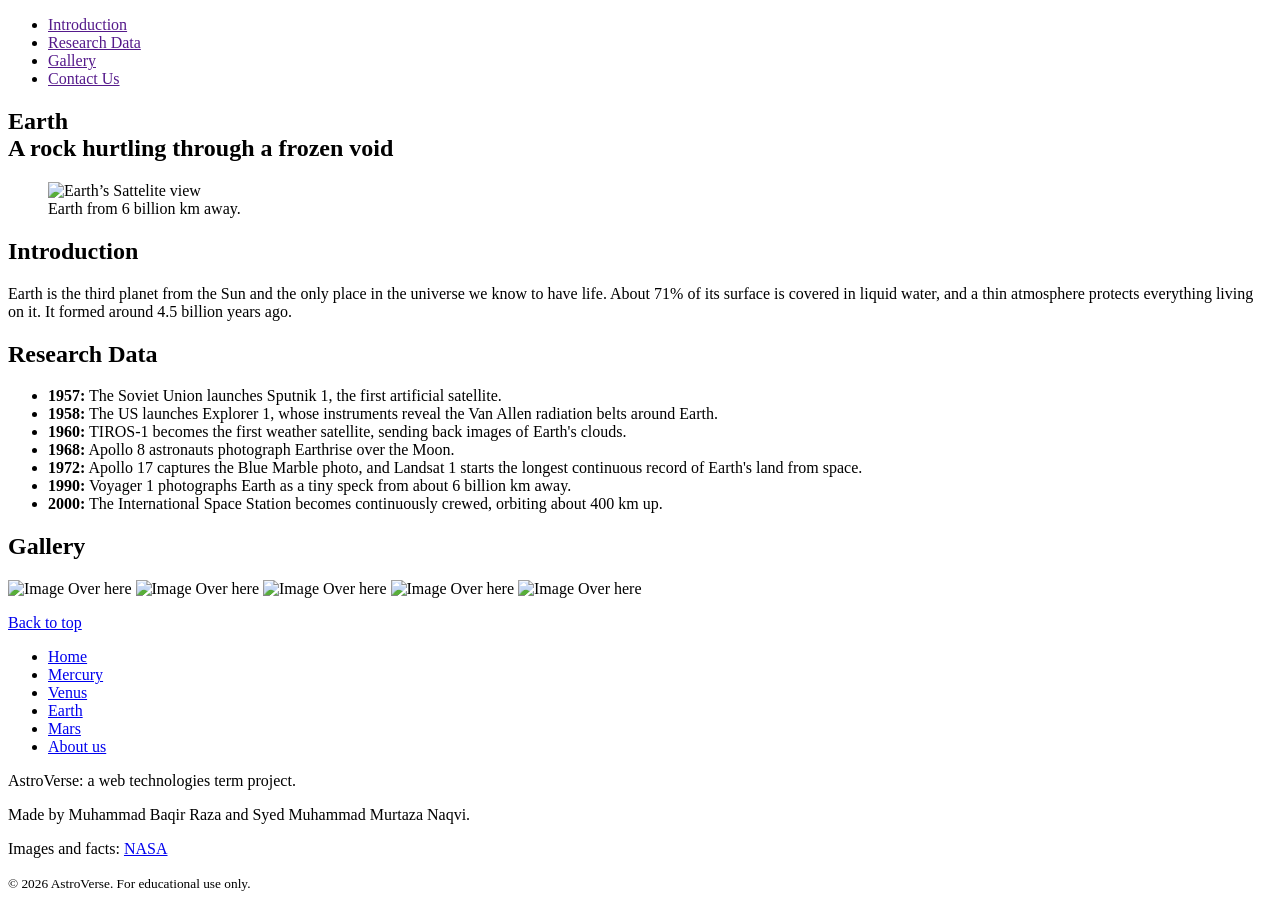
==== Earth.html @ 4a937eb5 "Earth html" ====
<!DOCTYPE html>
<html lang="en">

<head>
    <meta charset="UTF-8">
    <meta name="viewport" content="width=device-width, initial-scale=1.0">
    <title>Earth</title>
    <link rel="icon" type="image/x-icon" href="./images/galaxy.png">
</head>

<body>
    <section id="hero">
        <div class="Nav-Bar">
            <ul>
                <li><a href="">Introduction</a></li>
                <li><a href="">Research Data</a></li>
                <li><a href="">Gallery</a></li>
                <li><a href="">Contact Us</a></li>
            </ul>
        </div>
        <div class="Headings">
            <h1>Earth<br>A rock hurtling through a frozen void</h1>
            <figure>
                <img src="images/earthHero2.jfif" alt="Earth’s Sattelite view" width="700">
                <figcaption>
                    Earth from 6 billion km away.
                </figcaption>
            </figure>
        </div>
    </section>
    <section class="Introduction">
        <h2>Introduction</h2>
        <p>
            Earth is the third planet from the Sun and the only place in the universe we know
            to have life. About 71% of its surface is covered in liquid water, and a thin
            atmosphere protects everything living on it. It formed around 4.5 billion years ago.
        </p>
    </section>
    <section class="Research Data">
        <h2>Research Data</h2>
        <ul>
            <li><strong>1957:</strong> The Soviet Union launches Sputnik 1, the first artificial satellite.</li>
            <li><strong>1958:</strong> The US launches Explorer 1, whose instruments reveal the Van Allen radiation
                belts around Earth.</li>
            <li><strong>1960:</strong> TIROS-1 becomes the first weather satellite, sending back images of Earth's
                clouds.</li>
            <li><strong>1968:</strong> Apollo 8 astronauts photograph Earthrise over the Moon.</li>
            <li><strong>1972:</strong> Apollo 17 captures the Blue Marble photo, and Landsat 1 starts the longest
                continuous record of Earth's land from space.</li>
            <li><strong>1990:</strong> Voyager 1 photographs Earth as a tiny speck from about 6 billion km away.</li>
            <li><strong>2000:</strong> The International Space Station becomes continuously crewed, orbiting about 400
                km up.</li>
        </ul>
    </section>
    <section class="Gallery">
        <h2>Gallery</h2>
        <img src="" alt="Image Over here">
        <img src="" alt="Image Over here">
        <img src="" alt="Image Over here">
        <img src="" alt="Image Over here">
        <img src="" alt="Image Over here">
    </section>
</body>
<footer>
    <p><a href="#top">Back to top</a></p>

    <nav>
        <ul>
            <li><a href="index.html">Home</a></li>
            <li><a href="Mercury.html">Mercury</a></li>
            <li><a href="Venus.html">Venus</a></li>
            <li><a href="Earth.html">Earth</a></li>
            <li><a href="Mars.html">Mars</a></li>
            <li><a href="about.html">About us</a></li>
        </ul>
    </nav>

    <p>AstroVerse: a web technologies term project.</p>
    <p>Made by Muhammad Baqir Raza and Syed Muhammad Murtaza Naqvi.</p>
    <p>Images and facts: <a href="https://www.nasa.gov">NASA</a></p>
    <p><small>&copy; 2026 AstroVerse. For educational use only.</small></p>
</footer>

</html>
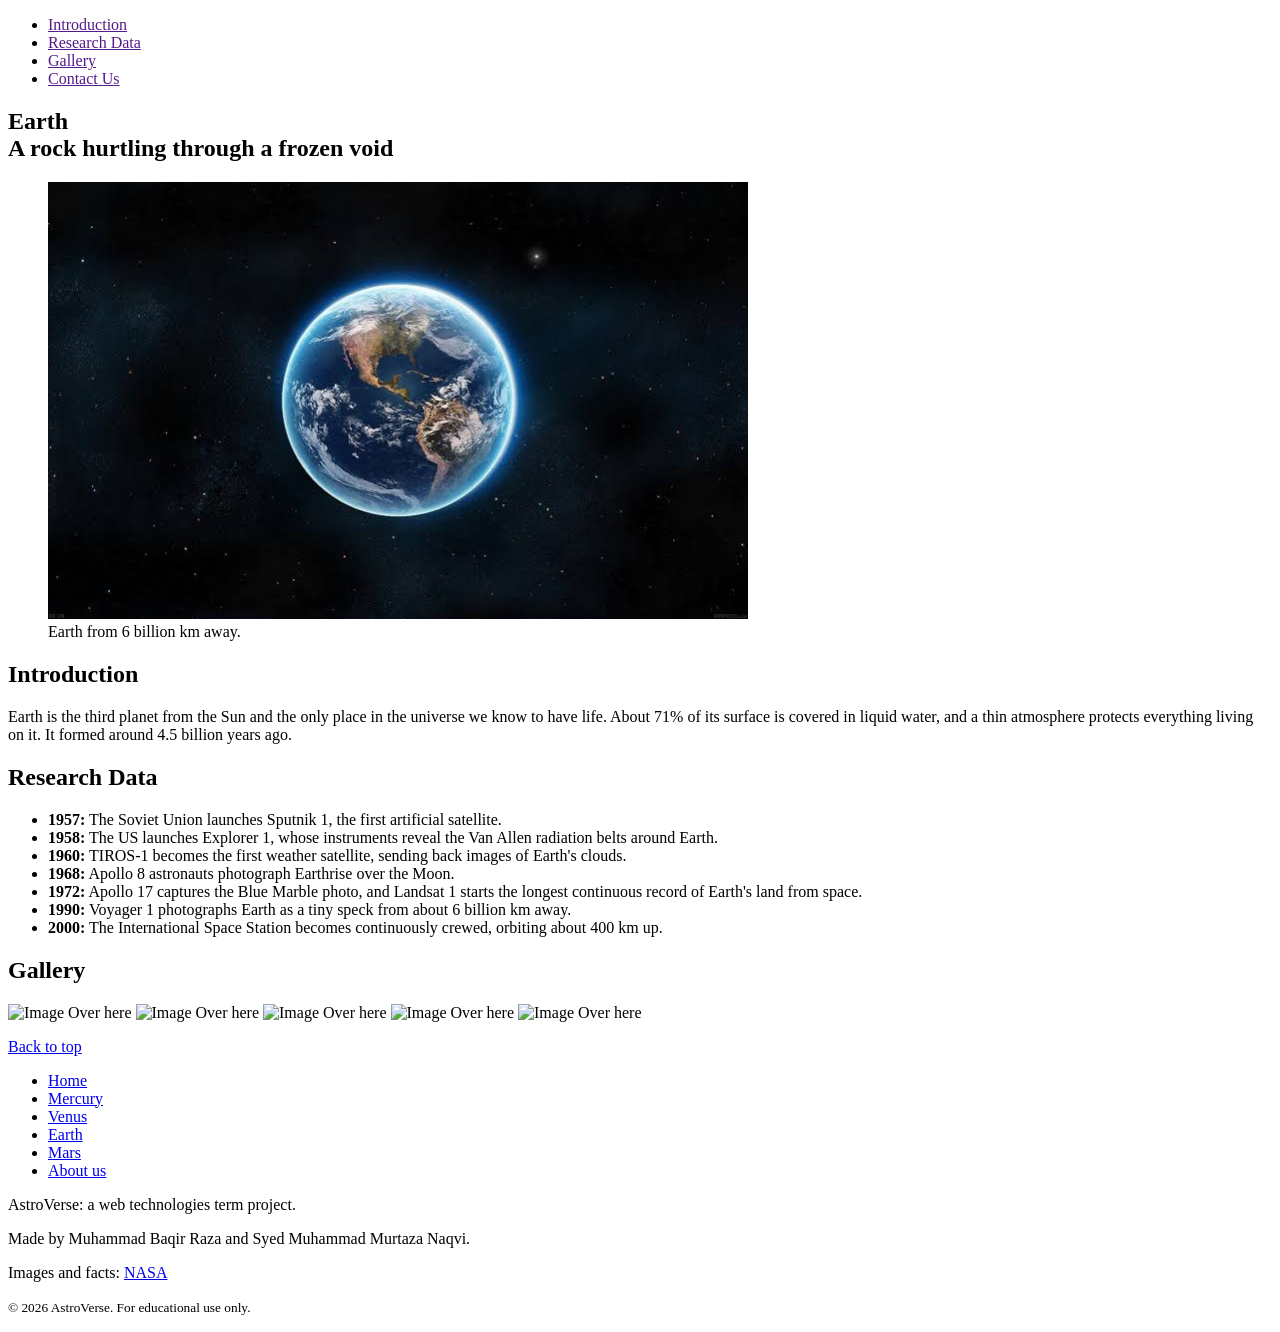
==== commit 10f1e4d7: "Update Earth, Saturn, and index pages; add index.css and brand logo" ====
--- a/Earth.html
+++ b/Earth.html
@@ -21,7 +21,7 @@
         <div class="Headings">
             <h1>Earth<br>A rock hurtling through a frozen void</h1>
             <figure>
-                <img src="images/earthHero2.jfif" alt="Earth’s Sattelite view" width="700">
+                <img src="images/earthHero2.jfif" alt="Earths Sattelite view" width="700">
                 <figcaption>
                     Earth from 6 billion km away.
                 </figcaption>
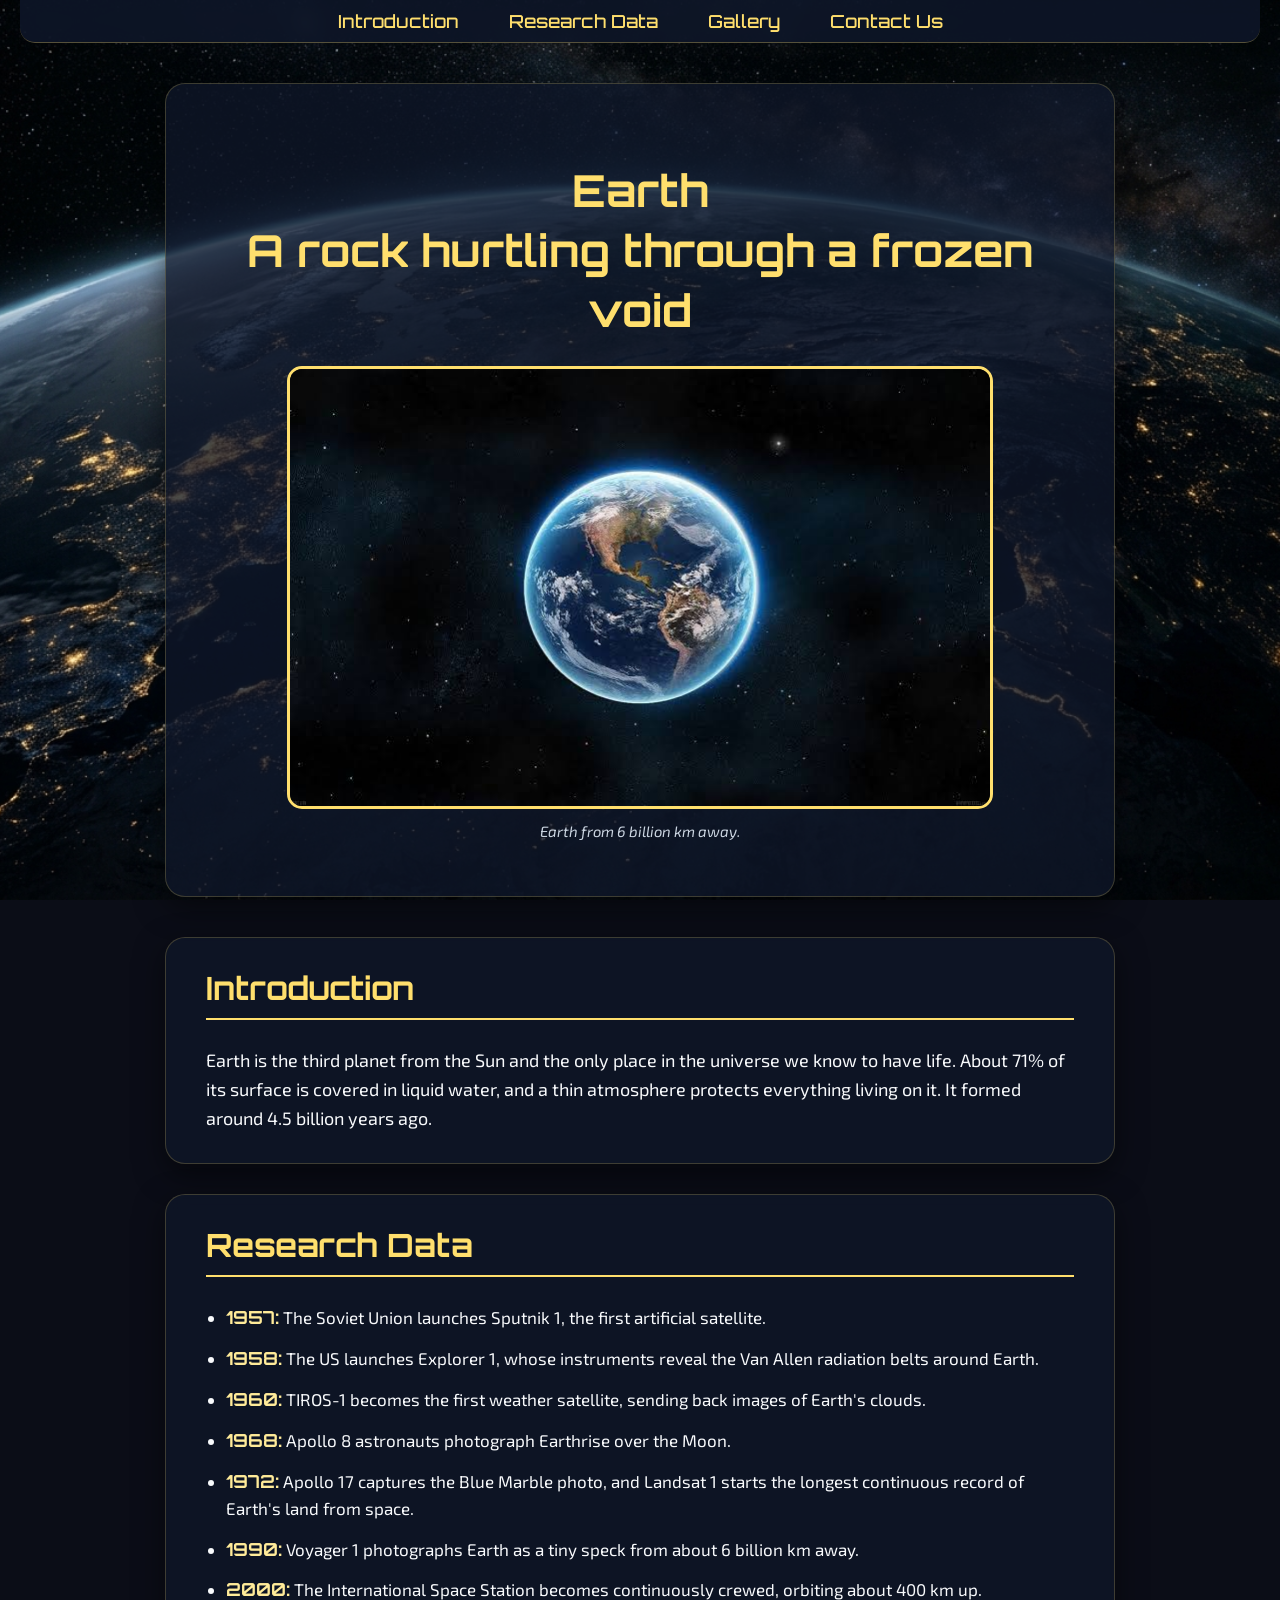
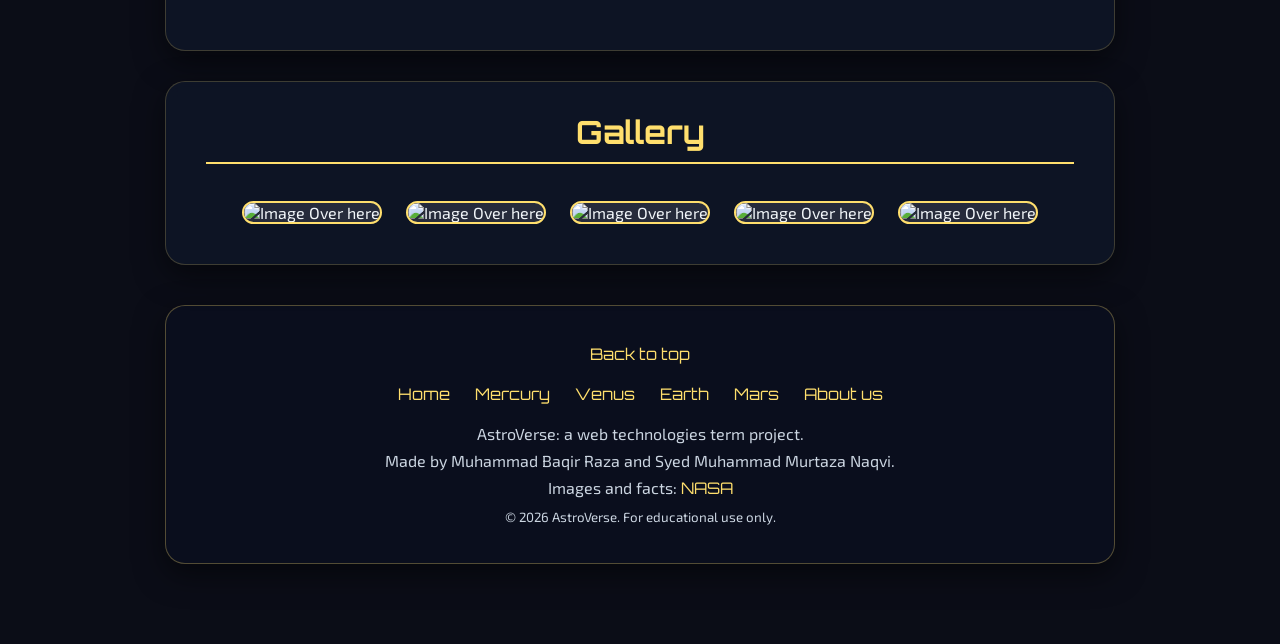
==== commit d710190f: "Uploaded css to git as one" ====
--- a/Earth.html
+++ b/Earth.html
@@ -6,6 +6,7 @@
     <meta name="viewport" content="width=device-width, initial-scale=1.0">
     <title>Earth</title>
     <link rel="icon" type="image/x-icon" href="./images/galaxy.png">
+    <link rel="stylesheet" href="earth.css">
 </head>
 
 <body>
--- a/earth.css
+++ b/earth.css
@@ -0,0 +1,235 @@
+@import url('https://fonts.googleapis.com/css2?family=Exo+2:wght@300;400;500;600&family=Orbitron:wght@400;500;700&display=swap');
+
+/* ------------- GENERAL STYLES ------------- */
+body {
+    background-image: url(images/gemSurface.jfif);
+    background-repeat: no-repeat;
+    background-size: cover;
+    background-attachment: fixed;
+    background-position: center;
+    background-color: #0b0d17;
+    color: #f1f5f9;
+    box-sizing: border-box;
+    margin: 0;
+    font-family: 'Exo 2', sans-serif;
+    padding: 0 20px 40px 20px;
+}
+
+/* ------------- NAVBAR ------------- */
+#hero .Nav-Bar {
+    display: flex;
+    justify-content: center;
+    background-color: rgba(15, 23, 42, 0.85);
+    border-radius: 0 0 15px 15px;
+    padding: 10px 0;
+    position: sticky;
+    top: 0;
+    z-index: 100;
+    backdrop-filter: blur(10px);
+    border-bottom: 1px solid rgba(255, 223, 109, 0.3);
+}
+
+#hero .Nav-Bar ul {
+    display: flex;
+    gap: 50px;
+    list-style: none;
+    margin: 0;
+    padding: 0;
+}
+
+#hero .Nav-Bar a {
+    text-decoration: none;
+    color: #ffdf6d;
+    font-size: 18px;
+    font-family: 'Orbitron', sans-serif;
+    font-weight: 500;
+    transition: 0.3s ease;
+    display: inline-block;
+}
+
+#hero .Nav-Bar a:hover {
+    transform: translateY(-3px);
+    padding: 5px 10px;
+    background-color: rgb(55, 32, 21);
+    border: #ffdf6d solid 2px;
+    border-radius: 8px;
+}
+
+/* ------------- HERO SECTION ------------- */
+#hero .Headings {
+    background-color: rgba(15, 23, 42, 0.75);
+    max-width: 70%;
+    margin: 40px auto;
+    padding: 40px;
+    text-align: center;
+    border-radius: 20px;
+    border: 1px solid rgba(255, 223, 109, 0.2);
+    box-shadow: 0 10px 30px rgba(0, 0, 0, 0.5);
+}
+
+#hero .Headings h1 {
+    color: #ffdf6d;
+    font-size: 44px;
+    font-family: "Orbitron", sans-serif;
+    line-height: 60px;
+    margin-bottom: 25px;
+}
+
+#hero .Headings figure img {
+    max-width: 100%;
+    height: auto;
+    border-radius: 15px;
+    border: 3px solid #ffdf6d;
+}
+
+#hero .Headings figcaption {
+    font-family: 'Exo 2', sans-serif;
+    color: #cbd5e1;
+    font-size: 15px;
+    margin-top: 10px;
+    font-style: italic;
+}
+
+/* ------------- INTRODUCTION SECTION ------------- */
+.Introduction {
+    background-color: rgba(15, 23, 42, 0.75);
+    max-width: 70%;
+    margin: 30px auto;
+    padding: 30px 40px;
+    border-radius: 20px;
+    backdrop-filter: blur(8px);
+    border: 1px solid rgba(255, 223, 109, 0.2);
+    box-shadow: 0 10px 30px rgba(0, 0, 0, 0.5);
+}
+
+.Introduction h2 {
+    font-family: 'Orbitron', sans-serif;
+    color: #ffdf6d;
+    font-size: 32px;
+    border-bottom: 2px solid #ffdf6d;
+    padding-bottom: 10px;
+    margin-top: 0;
+}
+
+.Introduction p {
+    font-size: 18px;
+    line-height: 1.6;
+    margin-bottom: 0;
+    color: #f8fafc;
+}
+
+/* ------------- RESEARCH DATA SECTION ------------- */
+.Research.Data {
+    background-color: rgba(15, 23, 42, 0.75);
+    max-width: 70%;
+    margin: 30px auto;
+    padding: 30px 40px;
+    border-radius: 20px;
+    backdrop-filter: blur(8px);
+    border: 1px solid rgba(255, 223, 109, 0.2);
+    box-shadow: 0 10px 30px rgba(0, 0, 0, 0.5);
+}
+
+.Research.Data h2 {
+    font-family: 'Orbitron', sans-serif;
+    color: #ffdf6d;
+    font-size: 32px;
+    border-bottom: 2px solid #ffdf6d;
+    padding-bottom: 10px;
+    margin-top: 0;
+}
+
+.Research.Data ul {
+    padding-left: 20px;
+}
+
+.Research.Data li {
+    font-size: 17px;
+    line-height: 1.6;
+    margin-bottom: 12px;
+    color: #f8fafc;
+}
+
+.Research.Data li strong {
+    font-family: 'Orbitron', sans-serif;
+    color: #ffeb99; /* Gold highlight for the years */
+    font-size: 18px;
+}
+
+/* ------------- GALLERY SECTION ------------- */
+.Gallery {
+    background-color: rgba(15, 23, 42, 0.75);
+    max-width: 70%;
+    margin: 30px auto;
+    padding: 30px 40px;
+    border-radius: 20px;
+    text-align: center;
+    backdrop-filter: blur(8px);
+    border: 1px solid rgba(255, 223, 109, 0.2);
+    box-shadow: 0 10px 30px rgba(0, 0, 0, 0.5);
+}
+
+.Gallery h2 {
+    font-family: 'Orbitron', sans-serif;
+    color: #ffdf6d;
+    font-size: 32px;
+    border-bottom: 2px solid #ffdf6d;
+    padding-bottom: 10px;
+    margin-top: 0;
+}
+
+.Gallery img {
+    width: 150px;
+    height: 150px;
+    object-fit: cover;
+    margin: 10px;
+    border-radius: 12px;
+    border: 2px solid #ffdf6d;
+    background-color: rgba(255, 255, 255, 0.1);
+    transition: 0.3s ease;
+}
+
+.Gallery img:hover {
+    transform: scale(1.05);
+    border-color: #ffffff;
+}
+
+/* ------------- FOOTER ------------- */
+footer {
+    background-color: rgba(10, 15, 30, 0.9);
+    max-width: 70%;
+    margin: 40px auto;
+    padding: 30px 40px;
+    border-radius: 20px;
+    text-align: center;
+    border: 1px solid rgba(255, 223, 109, 0.3);
+    box-shadow: 0 10px 30px rgba(0, 0, 0, 0.5);
+}
+
+footer nav ul {
+    display: flex;
+    justify-content: center;
+    gap: 25px;
+    list-style: none;
+    padding: 0;
+    margin: 20px 0;
+    flex-wrap: wrap;
+}
+
+footer a {
+    font-family: 'Orbitron', sans-serif;
+    text-decoration: none;
+    color: #ffdf6d;
+    transition: 0.3s ease;
+}
+
+footer a:hover {
+    color: #ffffff;
+    text-decoration: underline;
+}
+
+footer p {
+    font-family: 'Exo 2', sans-serif;
+    margin: 8px 0;
+    color: #cbd5e1;
+}
